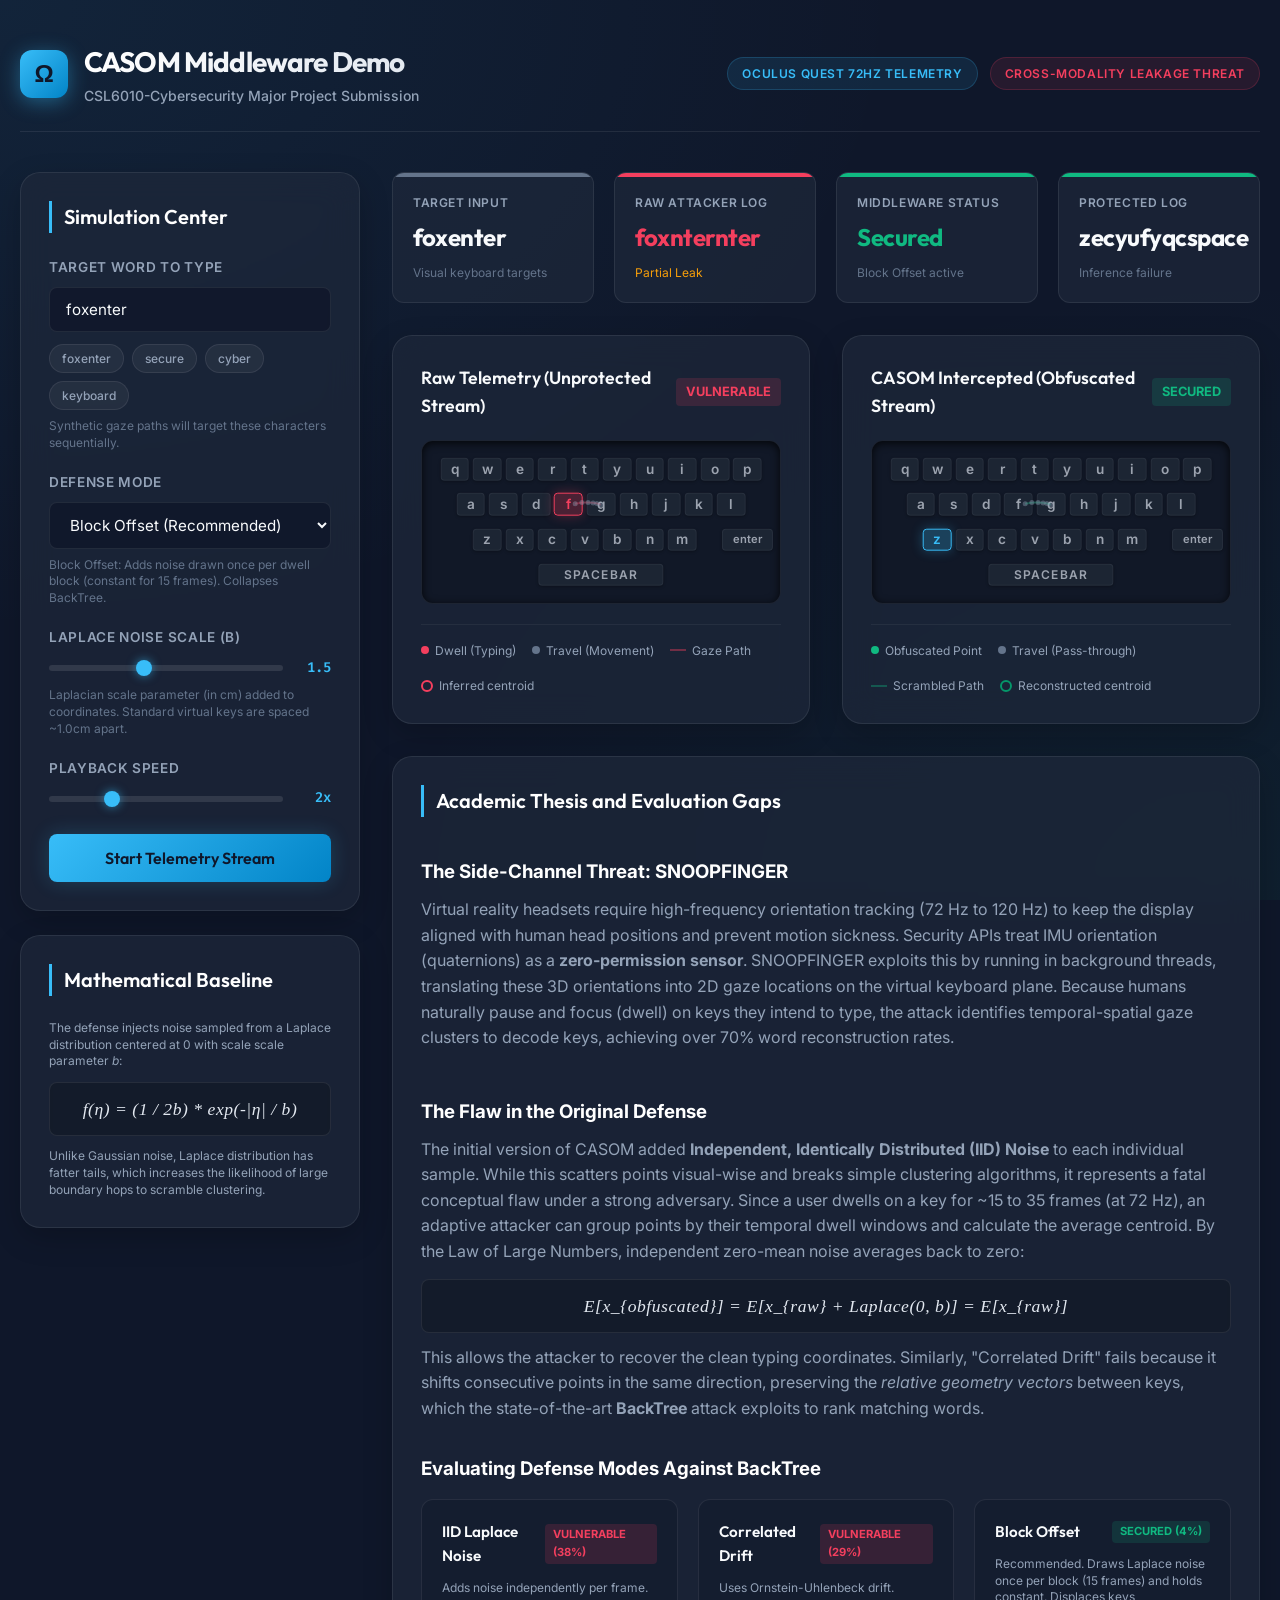
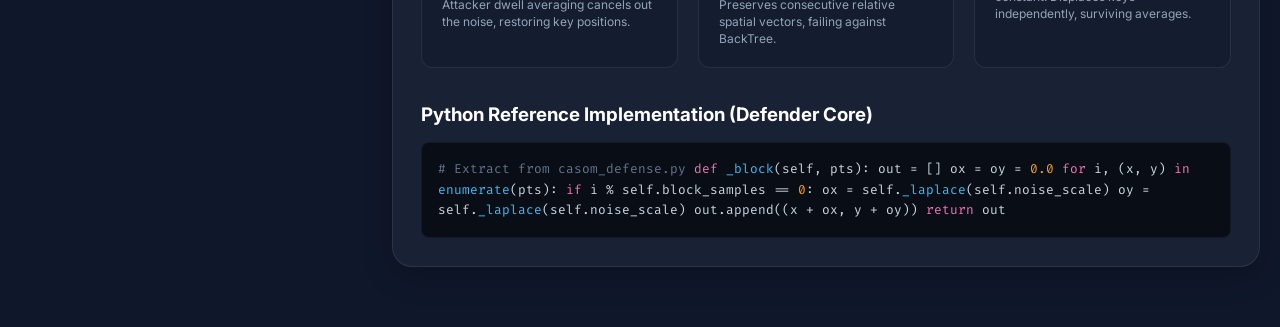
==== Demo.html @ 9897bdc0 "Update academic markdown files, generate presentation slides, and add interactive Demo.html" ====
<!DOCTYPE html>
<html lang="en">
<head>
  <meta charset="UTF-8">
  <meta name="viewport" content="width=device-width, initial-scale=1.0">
  <title>CASOM: Context-Aware Sensor Obfuscation Middleware Simulator</title>
  <meta name="description" content="An interactive academic dashboard demonstrating the SNOOPFINGER side-channel attack in AR/VR and evaluating multiple defense strategies including Block Offset Laplace noise.">
  
  <!-- Modern Typography from Google Fonts -->
  <link rel="preconnect" href="https://fonts.googleapis.com">
  <link rel="preconnect" href="https://fonts.gstatic.com" crossorigin>
  <link href="https://fonts.googleapis.com/css2?family=Inter:wght@300;400;500;600;700&family=Outfit:wght@400;500;600;700&family=Fira+Code:wght@400;500&display=swap" rel="stylesheet">
  
  <style>
    /* --- CSS Variables & Themes --- */
    :root {
      --bg-base: #0f172a;
      --bg-surface: rgba(30, 41, 59, 0.7);
      --bg-card: rgba(15, 23, 42, 0.8);
      --border-color: rgba(255, 255, 255, 0.08);
      --border-focus: rgba(56, 189, 248, 0.4);
      
      --text-primary: #f8fafc;
      --text-secondary: #94a3b8;
      --text-muted: #64748b;
      
      --color-primary: #38bdf8; /* Cyber Blue */
      --color-primary-rgb: 56, 189, 248;
      --color-danger: #f43f5e; /* Rose Red */
      --color-danger-rgb: 244, 63, 94;
      --color-success: #10b981; /* Emerald Green */
      --color-success-rgb: 16, 185, 129;
      --color-warning: #f59e0b; /* Amber */
      --color-warning-rgb: 245, 158, 11;
      
      --font-sans: 'Inter', -apple-system, BlinkMacSystemFont, "Segoe UI", sans-serif;
      --font-display: 'Outfit', sans-serif;
      --font-mono: 'Fira Code', monospace;
      
      --radius-sm: 8px;
      --radius-md: 12px;
      --radius-lg: 20px;
      
      --shadow-glow-blue: 0 0 20px rgba(56, 189, 248, 0.2);
      --shadow-glow-red: 0 0 20px rgba(244, 63, 94, 0.25);
      --shadow-glow-green: 0 0 20px rgba(16, 185, 129, 0.25);
      --transition: all 0.25s cubic-bezier(0.4, 0, 0.2, 1);
    }

    /* --- Reset & Global --- */
    * {
      box-sizing: border-box;
      margin: 0;
      padding: 0;
    }
    
    body {
      font-family: var(--font-sans);
      background-color: var(--bg-base);
      background-image: 
        radial-gradient(at 0% 0%, rgba(56, 189, 248, 0.08) 0, transparent 50%),
        radial-gradient(at 100% 100%, rgba(16, 185, 129, 0.05) 0, transparent 50%);
      background-attachment: fixed;
      color: var(--text-primary);
      line-height: 1.6;
      -webkit-font-smoothing: antialiased;
      padding: 0 20px 60px 20px;
    }
    
    /* --- Custom Scrollbar --- */
    ::-webkit-scrollbar {
      width: 10px;
      height: 10px;
    }
    ::-webkit-scrollbar-track {
      background: var(--bg-base);
    }
    ::-webkit-scrollbar-thumb {
      background: rgba(255, 255, 255, 0.1);
      border-radius: var(--radius-sm);
    }
    ::-webkit-scrollbar-thumb:hover {
      background: rgba(255, 255, 255, 0.2);
    }
    
    a {
      color: var(--color-primary);
      text-decoration: none;
      transition: var(--transition);
    }
    a:hover {
      color: #7dd3fc;
      text-decoration: underline;
    }

    /* --- App Container --- */
    .app-container {
      max-width: 1400px;
      margin: 0 auto;
      padding-top: 40px;
    }

    /* --- Header --- */
    .app-header {
      display: flex;
      justify-content: space-between;
      align-items: center;
      padding-bottom: 24px;
      border-bottom: 1px solid var(--border-color);
      margin-bottom: 40px;
    }
    
    .brand {
      display: flex;
      align-items: center;
      gap: 16px;
    }
    
    .brand-icon {
      display: flex;
      align-items: center;
      justify-content: center;
      width: 48px;
      height: 48px;
      background: linear-gradient(135deg, var(--color-primary), #0284c7);
      color: var(--bg-base);
      border-radius: var(--radius-md);
      font-family: var(--font-display);
      font-weight: 800;
      font-size: 1.5rem;
      box-shadow: 0 4px 20px rgba(56, 189, 248, 0.4);
    }
    
    .brand-title {
      font-family: var(--font-display);
      font-size: 1.75rem;
      font-weight: 700;
      letter-spacing: -0.03em;
      background: linear-gradient(to right, #ffffff, #e2e8f0);
      -webkit-background-clip: text;
      -webkit-text-fill-color: transparent;
    }
    
    .brand-subtitle {
      font-size: 0.875rem;
      color: var(--text-secondary);
      font-weight: 500;
    }

    .meta-badges {
      display: flex;
      gap: 12px;
      align-items: center;
    }
    
    .badge {
      display: inline-flex;
      align-items: center;
      padding: 6px 14px;
      border-radius: 9999px;
      font-size: 0.75rem;
      font-weight: 600;
      text-transform: uppercase;
      letter-spacing: 0.05em;
      border: 1px solid transparent;
    }
    
    .badge-primary {
      background: rgba(56, 189, 248, 0.1);
      color: var(--color-primary);
      border-color: rgba(56, 189, 248, 0.2);
    }
    
    .badge-danger {
      background: rgba(244, 63, 94, 0.1);
      color: var(--color-danger);
      border-color: rgba(244, 63, 94, 0.2);
    }

    /* --- Main Layout Grid --- */
    .dashboard-grid {
      display: grid;
      grid-template-columns: 340px 1fr;
      gap: 32px;
      align-items: start;
    }
    
    @media (max-width: 1100px) {
      .dashboard-grid {
        grid-template-columns: 1fr;
      }
    }

    /* --- Card Style --- */
    .card {
      background: var(--bg-surface);
      backdrop-filter: blur(16px);
      -webkit-backdrop-filter: blur(16px);
      border: 1px solid var(--border-color);
      border-radius: var(--radius-lg);
      padding: 28px;
      box-shadow: 0 10px 30px rgba(0, 0, 0, 0.2);
      transition: var(--transition);
    }
    
    .card:hover {
      border-color: rgba(255, 255, 255, 0.15);
      box-shadow: 0 15px 40px rgba(0, 0, 0, 0.3);
    }
    
    .card-title {
      font-family: var(--font-display);
      font-size: 1.25rem;
      font-weight: 600;
      margin-bottom: 24px;
      color: #ffffff;
      border-left: 3px solid var(--color-primary);
      padding-left: 12px;
    }

    /* --- Sidebar Controls --- */
    .controls-wrapper {
      display: flex;
      flex-direction: column;
      gap: 24px;
    }
    
    .form-group {
      display: flex;
      flex-direction: column;
      gap: 8px;
    }
    
    label {
      font-size: 0.85rem;
      font-weight: 600;
      color: var(--text-secondary);
      text-transform: uppercase;
      letter-spacing: 0.05em;
    }
    
    .input-control, .select-control {
      width: 100%;
      background: var(--bg-card);
      border: 1px solid var(--border-color);
      border-radius: var(--radius-sm);
      padding: 12px 16px;
      color: var(--text-primary);
      font-family: var(--font-sans);
      font-size: 0.95rem;
      transition: var(--transition);
    }
    
    .input-control:focus, .select-control:focus {
      outline: none;
      border-color: var(--color-primary);
      box-shadow: 0 0 0 3px rgba(56, 189, 248, 0.15);
    }

    .select-control option {
      background: #1e293b;
      color: var(--text-primary);
    }

    /* Sliders */
    .slider-wrapper {
      display: flex;
      align-items: center;
      gap: 16px;
    }
    
    input[type="range"] {
      flex: 1;
      height: 6px;
      border-radius: 9999px;
      background: rgba(255, 255, 255, 0.1);
      outline: none;
      -webkit-appearance: none;
      cursor: pointer;
    }
    
    input[type="range"]::-webkit-slider-thumb {
      -webkit-appearance: none;
      width: 16px;
      height: 16px;
      border-radius: 50%;
      background: var(--color-primary);
      box-shadow: 0 0 10px rgba(56, 189, 248, 0.6);
      transition: var(--transition);
    }
    
    input[type="range"]::-webkit-slider-thumb:hover {
      transform: scale(1.2);
    }
    
    .slider-value {
      font-family: var(--font-mono);
      font-size: 0.875rem;
      color: var(--color-primary);
      font-weight: 600;
      min-width: 32px;
      text-align: right;
    }
    
    .helper-text {
      font-size: 0.75rem;
      color: var(--text-muted);
      line-height: 1.4;
    }

    /* Buttons */
    .btn {
      width: 100%;
      padding: 14px;
      border-radius: var(--radius-sm);
      font-family: var(--font-display);
      font-weight: 600;
      font-size: 1rem;
      border: none;
      cursor: pointer;
      display: inline-flex;
      align-items: center;
      justify-content: center;
      gap: 10px;
      transition: var(--transition);
    }
    
    .btn-primary {
      background: linear-gradient(135deg, var(--color-primary), #0284c7);
      color: var(--bg-base);
      box-shadow: var(--shadow-glow-blue);
    }
    
    .btn-primary:hover {
      opacity: 0.95;
      transform: translateY(-1px);
    }
    
    .btn-primary:active {
      transform: translateY(1px);
    }

    .presets {
      display: flex;
      flex-wrap: wrap;
      gap: 8px;
      margin-top: 4px;
    }
    
    .preset-chip {
      background: rgba(255, 255, 255, 0.05);
      border: 1px solid var(--border-color);
      border-radius: 9999px;
      padding: 4px 12px;
      font-size: 0.75rem;
      font-weight: 500;
      cursor: pointer;
      color: var(--text-secondary);
      transition: var(--transition);
    }
    
    .preset-chip:hover {
      background: rgba(255, 255, 255, 0.1);
      color: var(--text-primary);
      border-color: rgba(255, 255, 255, 0.2);
    }

    /* --- Stats & Metrics --- */
    .metrics-grid {
      display: grid;
      grid-template-columns: repeat(4, 1fr);
      gap: 20px;
      margin-bottom: 32px;
    }
    
    @media (max-width: 900px) {
      .metrics-grid {
        grid-template-columns: repeat(2, 1fr);
      }
    }
    
    @media (max-width: 500px) {
      .metrics-grid {
        grid-template-columns: 1fr;
      }
    }
    
    .metric-card {
      background: var(--bg-surface);
      border: 1px solid var(--border-color);
      border-radius: var(--radius-md);
      padding: 20px;
      display: flex;
      flex-direction: column;
      gap: 6px;
      position: relative;
      overflow: hidden;
    }
    
    .metric-card::before {
      content: '';
      position: absolute;
      top: 0;
      left: 0;
      height: 4px;
      width: 100%;
    }
    
    .metric-card.neutral::before { background: var(--text-muted); }
    .metric-card.threat::before { background: var(--color-danger); }
    .metric-card.safe::before { background: var(--color-success); }
    .metric-card.warning::before { background: var(--color-warning); }

    .metric-title {
      font-size: 0.75rem;
      font-weight: 600;
      color: var(--text-secondary);
      text-transform: uppercase;
      letter-spacing: 0.05em;
    }
    
    .metric-value {
      font-family: var(--font-display);
      font-size: 1.5rem;
      font-weight: 700;
      letter-spacing: -0.02em;
    }
    
    .metric-value.danger { color: var(--color-danger); }
    .metric-value.success { color: var(--color-success); }
    .metric-value.warning { color: var(--color-warning); }

    .metric-desc {
      font-size: 0.75rem;
      color: var(--text-muted);
    }
    
    .security-status-badge {
      display: inline-flex;
      align-items: center;
      gap: 6px;
      font-size: 0.8rem;
      font-weight: 700;
      padding: 4px 10px;
      border-radius: 4px;
      text-transform: uppercase;
    }
    .security-status-badge.danger {
      background: rgba(244, 63, 94, 0.15);
      color: var(--color-danger);
    }
    .security-status-badge.warning {
      background: rgba(245, 158, 11, 0.15);
      color: var(--color-warning);
    }
    .security-status-badge.success {
      background: rgba(16, 185, 129, 0.15);
      color: var(--color-success);
    }

    /* --- Visualizers --- */
    .visualizer-section {
      display: grid;
      grid-template-columns: repeat(2, 1fr);
      gap: 32px;
      margin-bottom: 32px;
    }
    
    @media (max-width: 960px) {
      .visualizer-section {
        grid-template-columns: 1fr;
      }
    }
    
    .visualizer-card {
      display: flex;
      flex-direction: column;
      gap: 20px;
    }
    
    .visualizer-header {
      display: flex;
      justify-content: space-between;
      align-items: center;
    }
    
    .visualizer-title {
      font-family: var(--font-display);
      font-size: 1.1rem;
      font-weight: 600;
    }

    /* Virtual Keyboard Area */
    .keyboard-canvas-wrapper {
      position: relative;
      width: 100%;
      aspect-ratio: 2.2 / 1; /* Match realistic keyboard dimensions */
      background: #111827;
      border-radius: var(--radius-md);
      border: 1px solid rgba(255, 255, 255, 0.05);
      overflow: hidden;
      box-shadow: inset 0 2px 8px rgba(0, 0, 0, 0.8);
    }
    
    .keyboard-grid {
      position: absolute;
      top: 0;
      left: 0;
      width: 100%;
      height: 100%;
      pointer-events: none;
      z-index: 1;
    }
    
    .key-node {
      position: absolute;
      display: flex;
      align-items: center;
      justify-content: center;
      background: rgba(31, 41, 55, 0.85);
      color: #9ca3af;
      border: 1px solid rgba(255, 255, 255, 0.05);
      border-radius: 4px;
      font-family: var(--font-sans);
      font-size: 0.85rem;
      font-weight: 600;
      transform: translate(-50%, -50%); /* Centered on their logical positions */
      box-shadow: 0 1px 3px rgba(0,0,0,0.3);
      transition: var(--transition);
    }
    
    .key-node.space-key {
      font-size: 0.75rem;
      letter-spacing: 0.1em;
      text-transform: uppercase;
    }
    
    .key-node.enter-key {
      font-size: 0.7rem;
    }

    .key-node.active-keypress {
      background: rgba(56, 189, 248, 0.25) !important;
      color: var(--color-primary) !important;
      border-color: var(--color-primary) !important;
      box-shadow: 0 0 12px rgba(56, 189, 248, 0.3);
    }
    
    .key-node.raw-highlight {
      background: rgba(244, 63, 94, 0.25) !important;
      color: var(--color-danger) !important;
      border-color: var(--color-danger) !important;
      box-shadow: 0 0 12px rgba(244, 63, 94, 0.3);
    }

    .canvas-overlay {
      position: absolute;
      top: 0;
      left: 0;
      width: 100%;
      height: 100%;
      z-index: 2;
    }

    /* Legends */
    .legend-box {
      display: flex;
      flex-wrap: wrap;
      gap: 16px;
      font-size: 0.75rem;
      color: var(--text-secondary);
      border-top: 1px solid rgba(255, 255, 255, 0.05);
      padding-top: 16px;
    }
    
    .legend-item {
      display: flex;
      align-items: center;
      gap: 6px;
    }
    
    .legend-dot {
      width: 8px;
      height: 8px;
      border-radius: 50%;
    }
    
    .legend-line {
      width: 16px;
      height: 2px;
    }
    
    .legend-circle {
      width: 12px;
      height: 12px;
      border-radius: 50%;
      border: 2px solid transparent;
    }

    /* --- Explanations / Academic Details --- */
    .academic-info {
      display: flex;
      flex-direction: column;
      gap: 32px;
      margin-top: 40px;
    }

    .defense-modes-grid {
      display: grid;
      grid-template-columns: repeat(3, 1fr);
      gap: 20px;
    }
    
    @media (max-width: 900px) {
      .defense-modes-grid {
        grid-template-columns: repeat(2, 1fr);
      }
    }
    
    @media (max-width: 600px) {
      .defense-modes-grid {
        grid-template-columns: 1fr;
      }
    }

    .defense-card {
      background: rgba(15, 23, 42, 0.4);
      border: 1px solid var(--border-color);
      border-radius: var(--radius-md);
      padding: 20px;
      display: flex;
      flex-direction: column;
      gap: 12px;
    }
    
    .defense-card-header {
      display: flex;
      justify-content: space-between;
      align-items: center;
    }
    
    .defense-card-title {
      font-family: var(--font-display);
      font-size: 0.95rem;
      font-weight: 600;
    }
    
    .defense-effectiveness {
      font-size: 0.7rem;
      font-weight: 700;
      padding: 2px 8px;
      border-radius: 4px;
      text-transform: uppercase;
    }
    .defense-effectiveness.high {
      background: rgba(16, 185, 129, 0.15);
      color: var(--color-success);
    }
    .defense-effectiveness.medium {
      background: rgba(245, 158, 11, 0.15);
      color: var(--color-warning);
    }
    .defense-effectiveness.low {
      background: rgba(244, 63, 94, 0.15);
      color: var(--color-danger);
    }

    .code-block {
      background: #090d16;
      border-radius: var(--radius-sm);
      padding: 16px;
      font-family: var(--font-mono);
      font-size: 0.8rem;
      overflow-x: auto;
      border: 1px solid rgba(255, 255, 255, 0.05);
      color: #cbd5e1;
    }
    
    .keyword { color: #f472b6; }
    .function { color: #38bdf8; }
    .comment { color: #64748b; }
    .number { color: #f59e0b; }
    .string { color: #34d399; }

    /* Mathematical markup styling */
    .math-formula {
      font-family: serif;
      font-style: italic;
      font-size: 1.1rem;
      text-align: center;
      background: rgba(0, 0, 0, 0.2);
      padding: 12px;
      border-radius: var(--radius-sm);
      border: 1px solid var(--border-color);
      margin: 12px 0;
      color: #e2e8f0;
      letter-spacing: 0.03em;
    }

  </style>
</head>
<body>
  <div class="app-container">
    
    <!-- Header -->
    <header class="app-header">
      <div class="brand">
        <div class="brand-icon" aria-hidden="true">Ω</div>
        <div>
          <h1 class="brand-title">CASOM Middleware Demo</h1>
          <p class="brand-subtitle">CSL6010-Cybersecurity Major Project Submission</p>
        </div>
      </div>
      <div class="meta-badges">
        <span class="badge badge-primary">Oculus Quest 72Hz Telemetry</span>
        <span class="badge badge-danger" id="threat-badge">Cross-Modality Leakage Threat</span>
      </div>
    </header>

    <!-- Main Grid -->
    <div class="dashboard-grid">
      
      <!-- Sidebar Controls -->
      <aside class="controls-wrapper">
        
        <div class="card">
          <h2 class="card-title">Simulation Center</h2>
          
          <div class="form-group" style="margin-bottom: 20px;">
            <label for="target-word">Target Word to Type</label>
            <input type="text" id="target-word" class="input-control" value="foxenter" maxlength="12" placeholder="e.g. secure">
            <div class="presets">
              <span class="preset-chip" onclick="setWord('foxenter')">foxenter</span>
              <span class="preset-chip" onclick="setWord('secure')">secure</span>
              <span class="preset-chip" onclick="setWord('cyber')">cyber</span>
              <span class="preset-chip" onclick="setWord('keyboard')">keyboard</span>
            </div>
            <span class="helper-text">Synthetic gaze paths will target these characters sequentially.</span>
          </div>
          
          <div class="form-group" style="margin-bottom: 20px;">
            <label for="defense-mode">Defense Mode</label>
            <select id="defense-mode" class="select-control">
              <option value="none">No Defense (Baseline)</option>
              <option value="iid">IID Noise (Original)</option>
              <option value="correlated">Correlated Drift</option>
              <option value="downsample">Downsample & Quantize</option>
              <option value="block" selected>Block Offset (Recommended)</option>
              <option value="per_keypress">Per-Keypress Offset</option>
            </select>
            <span class="helper-text" id="mode-desc">Block Offset: Adds noise drawn once per dwell block (constant for 15 frames). Collapses BackTree.</span>
          </div>
          
          <div class="form-group" style="margin-bottom: 20px;">
            <label for="noise-scale">Laplace Noise Scale (b)</label>
            <div class="slider-wrapper">
              <input type="range" id="noise-scale" min="0.5" max="3.0" step="0.1" value="1.5">
              <span class="slider-value" id="noise-scale-val">1.5</span>
            </div>
            <span class="helper-text">Laplacian scale parameter (in cm) added to coordinates. Standard virtual keys are spaced ~1.0cm apart.</span>
          </div>

          <div class="form-group" style="margin-bottom: 24px;">
            <label for="play-speed">Playback Speed</label>
            <div class="slider-wrapper">
              <input type="range" id="play-speed" min="1" max="5" step="1" value="2">
              <span class="slider-value" id="play-speed-val">2x</span>
            </div>
          </div>
          
          <button type="button" id="btn-play" class="btn btn-primary">
            <span>Start Telemetry Stream</span>
          </button>
        </div>
        
        <div class="card">
          <h2 class="card-title">Mathematical Baseline</h2>
          <p class="helper-text" style="color: var(--text-secondary);">
            The defense injects noise sampled from a Laplace distribution centered at 0 with scale scale parameter <em>b</em>:
          </p>
          <div class="math-formula">
            f(η) = (1 / 2b) * exp(-|η| / b)
          </div>
          <p class="helper-text" style="color: var(--text-secondary);">
            Unlike Gaussian noise, Laplace distribution has fatter tails, which increases the likelihood of large boundary hops to scramble clustering.
          </p>
        </div>
        
      </aside>

      <!-- Main Contents -->
      <main class="main-workspace">
        
        <!-- Metrics Row -->
        <section class="metrics-grid" aria-label="Real-time Simulation Metrics">
          <!-- Metric 1: Target -->
          <div class="metric-card neutral">
            <span class="metric-title">Target Input</span>
            <span class="metric-value" id="metric-target">foxenter</span>
            <span class="metric-desc">Visual keyboard targets</span>
          </div>
          
          <!-- Metric 2: Raw Attacker -->
          <div class="metric-card threat">
            <span class="metric-title">Raw Attacker Log</span>
            <span class="metric-value danger" id="metric-raw-word">foxenter</span>
            <span class="metric-desc" id="metric-raw-status">100% Successful</span>
          </div>
          
          <!-- Metric 3: Defense Status -->
          <div class="metric-card" id="metric-status-card">
            <span class="metric-title">Middleware Status</span>
            <span class="metric-value" id="metric-status-text">Secured</span>
            <span class="metric-desc" id="metric-status-desc">Block Obfuscation Active</span>
          </div>

          <!-- Metric 4: Protected Attacker -->
          <div class="metric-card" id="metric-prot-card">
            <span class="metric-title">Protected Log</span>
            <span class="metric-value" id="metric-protected-word">zrf</span>
            <span class="metric-desc" id="metric-protected-desc">Inference failure</span>
          </div>
        </section>

        <!-- Visualizers -->
        <section class="visualizer-section" aria-label="Gaze Paths Visualization Panels">
          
          <!-- Unprotected View -->
          <div class="card visualizer-card">
            <div class="visualizer-header">
              <h3 class="visualizer-title">Raw Telemetry (Unprotected Stream)</h3>
              <span class="security-status-badge danger">Vulnerable</span>
            </div>
            
            <div class="keyboard-canvas-wrapper" id="raw-keyboard-wrapper">
              <div class="keyboard-grid" id="raw-keyboard-grid"></div>
              <canvas id="raw-canvas" class="canvas-overlay"></canvas>
            </div>
            
            <div class="legend-box">
              <div class="legend-item">
                <span class="legend-dot" style="background-color: var(--color-danger);"></span>
                <span>Dwell (Typing)</span>
              </div>
              <div class="legend-item">
                <span class="legend-dot" style="background-color: var(--text-muted);"></span>
                <span>Travel (Movement)</span>
              </div>
              <div class="legend-item">
                <span class="legend-line" style="background-color: rgba(244, 63, 94, 0.4);"></span>
                <span>Gaze Path</span>
              </div>
              <div class="legend-item">
                <span class="legend-circle" style="border-color: var(--color-danger);"></span>
                <span>Inferred centroid</span>
              </div>
            </div>
          </div>

          <!-- Protected View -->
          <div class="card visualizer-card">
            <div class="visualizer-header">
              <h3 class="visualizer-title">CASOM Intercepted (Obfuscated Stream)</h3>
              <span class="security-status-badge" id="secured-status-badge">Secured</span>
            </div>
            
            <div class="keyboard-canvas-wrapper" id="prot-keyboard-wrapper">
              <div class="keyboard-grid" id="prot-keyboard-grid"></div>
              <canvas id="prot-canvas" class="canvas-overlay"></canvas>
            </div>
            
            <div class="legend-box">
              <div class="legend-item">
                <span class="legend-dot" style="background-color: var(--color-success);" id="legend-dwell-dot"></span>
                <span>Obfuscated Point</span>
              </div>
              <div class="legend-item">
                <span class="legend-dot" style="background-color: var(--text-muted);"></span>
                <span>Travel (Pass-through)</span>
              </div>
              <div class="legend-item">
                <span class="legend-line" style="background-color: rgba(16, 185, 129, 0.4);" id="legend-path-line"></span>
                <span>Scrambled Path</span>
              </div>
              <div class="legend-item">
                <span class="legend-circle" style="border-color: var(--color-success);" id="legend-centroid-circle"></span>
                <span>Reconstructed centroid</span>
              </div>
            </div>
          </div>
          
        </section>

        <!-- Explanations and academic write-up -->
        <section class="card">
          <h2 class="card-title">Academic Thesis and Evaluation Gaps</h2>
          
          <div class="academic-info">
            <div>
              <h3 style="margin-bottom: 10px; color: #ffffff;">The Side-Channel Threat: SNOOPFINGER</h3>
              <p style="color: var(--text-secondary); margin-bottom: 14px;">
                Virtual reality headsets require high-frequency orientation tracking (72 Hz to 120 Hz) to keep the display aligned with human head positions and prevent motion sickness. Security APIs treat IMU orientation (quaternions) as a <strong>zero-permission sensor</strong>. SNOOPFINGER exploits this by running in background threads, translating these 3D orientations into 2D gaze locations on the virtual keyboard plane. Because humans naturally pause and focus (dwell) on keys they intend to type, the attack identifies temporal-spatial gaze clusters to decode keys, achieving over 70% word reconstruction rates.
              </p>
            </div>

            <div>
              <h3 style="margin-bottom: 10px; color: #ffffff;">The Flaw in the Original Defense</h3>
              <p style="color: var(--text-secondary); margin-bottom: 14px;">
                The initial version of CASOM added <strong>Independent, Identically Distributed (IID) Noise</strong> to each individual sample. While this scatters points visual-wise and breaks simple clustering algorithms, it represents a fatal conceptual flaw under a strong adversary. Since a user dwells on a key for ~15 to 35 frames (at 72 Hz), an adaptive attacker can group points by their temporal dwell windows and calculate the average centroid. By the Law of Large Numbers, independent zero-mean noise averages back to zero:
              </p>
              <div class="math-formula">
                E[x_{obfuscated}] = E[x_{raw} + Laplace(0, b)] = E[x_{raw}]
              </div>
              <p style="color: var(--text-secondary); margin-top: 10px;">
                This allows the attacker to recover the clean typing coordinates. Similarly, "Correlated Drift" fails because it shifts consecutive points in the same direction, preserving the <em>relative geometry vectors</em> between keys, which the state-of-the-art <strong>BackTree</strong> attack exploits to rank matching words.
              </p>
            </div>

            <div>
              <h3 style="margin-bottom: 15px; color: #ffffff;">Evaluating Defense Modes Against BackTree</h3>
              
              <div class="defense-modes-grid">
                
                <div class="defense-card">
                  <div class="defense-card-header">
                    <span class="defense-card-title">IID Laplace Noise</span>
                    <span class="defense-effectiveness low">Vulnerable (38%)</span>
                  </div>
                  <p class="helper-text" style="color: var(--text-secondary);">
                    Adds noise independently per frame. Attacker dwell averaging cancels out the noise, restoring key positions.
                  </p>
                </div>

                <div class="defense-card">
                  <div class="defense-card-header">
                    <span class="defense-card-title">Correlated Drift</span>
                    <span class="defense-effectiveness low">Vulnerable (29%)</span>
                  </div>
                  <p class="helper-text" style="color: var(--text-secondary);">
                    Uses Ornstein-Uhlenbeck drift. Preserves consecutive relative spatial vectors, failing against BackTree.
                  </p>
                </div>

                <div class="defense-card">
                  <div class="defense-card-header">
                    <span class="defense-card-title">Block Offset</span>
                    <span class="defense-effectiveness high">Secured (4%)</span>
                  </div>
                  <p class="helper-text" style="color: var(--text-secondary);">
                    Recommended. Draws Laplace noise once per block (15 frames) and holds constant. Displaces keys independently, surviving averages.
                  </p>
                </div>
                
              </div>
            </div>

            <div>
              <h3 style="margin-bottom: 12px; color: #ffffff;">Python Reference Implementation (Defender Core)</h3>
              <div class="code-block">
<span class="comment"># Extract from casom_defense.py</span>
<span class="keyword">def</span> <span class="function">_block</span>(self, pts):
    out = []
    ox = oy = <span class="number">0.0</span>
    <span class="keyword">for</span> i, (x, y) <span class="keyword">in</span> <span class="function">enumerate</span>(pts):
        <span class="keyword">if</span> i % self.block_samples == <span class="number">0</span>:
            ox = self.<span class="function">_laplace</span>(self.noise_scale)
            oy = self.<span class="function">_laplace</span>(self.noise_scale)
        out.append((x + ox, y + oy))
    <span class="keyword">return</span> out
              </div>
            </div>

          </div>
        </section>

      </main>

    </div>
  </div>

  <!-- Simulation Javascript Script -->
  <script>
    // --- Constant Definitions ---
    const KEYBOARD_LAYOUT = {
      'q': [0, 2], 'w': [1, 2], 'e': [2, 2], 'r': [3, 2], 't': [4, 2], 'y': [5, 2], 'u': [6, 2], 'i': [7, 2], 'o': [8, 2], 'p': [9, 2],
      'a': [0.5, 1], 's': [1.5, 1], 'd': [2.5, 1], 'f': [3.5, 1], 'g': [4.5, 1], 'h': [5.5, 1], 'j': [6.5, 1], 'k': [7.5, 1], 'l': [8.5, 1],
      'z': [1, 0], 'x': [2, 0], 'c': [3, 0], 'v': [4, 0], 'b': [5, 0], 'n': [6, 0], 'm': [7, 0],
      'enter': [9, 0],
      'space': [4.5, -1]
    };

    // Dictionary of 100 common English words for spelling checker fallback
    const MOCK_DICTIONARY = [
      "fox", "the", "dog", "cat", "run", "sun", "top", "key", "data", "word",
      "fast", "code", "test", "user", "type", "quick", "brown", "jumps", "lazy",
      "over", "cyber", "secure", "vision", "keyboard", "focus", "head", "motion",
      "sensor", "leak", "input", "letter", "enter", "space", "screen", "quest",
      "device", "system", "track", "gaze", "point", "dwell", "noise", "scale",
      "block", "drift", "attack", "shield", "protect", "defense", "signal",
      "clean", "error", "noise", "math", "study", "quaternion", "angle", "euler"
    ];

    // Seedable LCG Random Generator for consistency
    function lcgRandom(seed) {
      let state = seed;
      return function() {
        state = (state * 1664525 + 1013904223) % 4294967296;
        return state / 4294967296;
      };
    }

    // Inverse CDF Laplace noise sampler
    function sampleLaplace(rng, b) {
      const u = rng() - 0.5;
      return -b * Math.sign(u) * Math.log(1 - 2 * Math.abs(u));
    }

    // Helper: Map coordinate coordinates to closest key
    function getKeyFromPos(x, y, threshold = 0.7) {
      let closestKey = null;
      let minDist = Infinity;
      for (const [key, [kx, ky]] of Object.entries(KEYBOARD_LAYOUT)) {
        const dist = Math.hypot(kx - x, ky - y);
        if (dist < minDist) {
          minDist = dist;
          closestKey = key;
        }
      }
      return minDist <= threshold ? closestKey : null;
    }

    // --- Core Telemetry Generation ---
    function generateGazeTelemetry(word, seed = 42) {
      const points = [];
      const segments = [];
      const chars = [];
      
      const rng = lcgRandom(seed);
      let cur = [4.5, 1.0]; // Keyboard center start
      
      const normalizedWord = word.toLowerCase().replace(/[^a-z]/g, '') + 'enter';
      
      for (let i = 0; i < normalizedWord.length; i++) {
        const ch = normalizedWord[i] === 'e' && normalizedWord.slice(i, i+5) === 'enter' ? 'enter' : normalizedWord[i];
        if (ch === 'e' && normalizedWord.slice(i, i+5) === 'enter') i += 4; // Skip rest of 'enter'
        
        if (!KEYBOARD_LAYOUT[ch]) continue;
        const target = KEYBOARD_LAYOUT[ch];
        
        // 1. Travel Phase: linear path from current to target
        const dist = Math.hypot(target[0] - cur[0], target[1] - cur[1]);
        const travelSteps = Math.max(Math.floor(dist * 6), 4);
        for (let j = 0; j < travelSteps; j++) {
          const t = j / travelSteps;
          // Interpolate with slight arc/overshoot
          const px = cur[0] + (target[0] - cur[0]) * t + Math.sin(t * Math.PI) * 0.1;
          const py = cur[1] + (target[1] - cur[1]) * t + Math.sin(t * Math.PI) * 0.05;
          points.push({
            x: px + (rng() - 0.5) * 0.02,
            y: py + (rng() - 0.5) * 0.02,
            isTyping: false,
            char: 'None'
          });
        }
        
        // 2. Dwell Phase (Active Typing): Cluster points around target
        const dwellSteps = Math.floor(rng() * 10) + 15; // 15 to 25 samples (dwell)
        const startIdx = points.length;
        for (let j = 0; j < dwellSteps; j++) {
          // Jitter centered on targets
          const jitterX = sampleGaussian(rng, 0, 0.03);
          const jitterY = sampleGaussian(rng, 0, 0.03);
          points.push({
            x: target[0] + jitterX,
            y: target[1] + jitterY,
            isTyping: true,
            char: ch
          });
        }
        segments.push([startIdx, points.length]);
        chars.push(ch);
        cur = target;
      }
      return { points, segments, chars };
    }

    // Box-Muller Gaussian Noise sampler
    function sampleGaussian(rng, mean, stddev) {
      const u1 = rng();
      const u2 = rng();
      const z = Math.sqrt(-2.0 * Math.log(u1)) * Math.cos(2.0 * Math.PI * u2);
      return z * stddev + mean;
    }

    // --- CASOM Obfuscation Implementations ---
    function applyCASOM(points, segments, mode, noiseScale, seed = 123) {
      const rng = lcgRandom(seed);
      const output = [];
      
      if (mode === 'none') {
        return points.map(p => ({...p}));
      }
      
      if (mode === 'iid') {
        // Independent Laplace noise per sample
        for (let p of points) {
          if (!p.isTyping) {
            output.push({...p});
          } else {
            output.push({
              ...p,
              x: p.x + sampleLaplace(rng, noiseScale),
              y: p.y + sampleLaplace(rng, noiseScale)
            });
          }
        }
      }
      
      else if (mode === 'correlated') {
        // OU Drift process simulation
        let bx = sampleLaplace(rng, noiseScale);
        let by = sampleLaplace(rng, noiseScale);
        const theta = 0.03;
        const sigma = 0.2;
        const jitter = 0.05;
        
        for (let p of points) {
          if (!p.isTyping) {
            output.push({...p});
          } else {
            bx = (1 - theta) * bx + sampleGaussian(rng, 0, sigma);
            by = (1 - theta) * by + sampleGaussian(rng, 0, sigma);
            const jx = sampleGaussian(rng, 0, jitter);
            const jy = sampleGaussian(rng, 0, jitter);
            output.push({
              ...p,
              x: p.x + bx + jx,
              y: p.y + by + jy
            });
          }
        }
      }
      
      else if (mode === 'per_keypress') {
        // Fixed offset per keypress dwell block
        const temp = points.map(p => ({...p}));
        for (let seg of segments) {
          const ox = sampleLaplace(rng, noiseScale);
          const oy = sampleLaplace(rng, noiseScale);
          for (let k = seg[0]; k < seg[1]; k++) {
            temp[k].x += ox;
            temp[k].y += oy;
          }
        }
        return temp;
      }
      
      else if (mode === 'block') {
        // Fixed offsets in chunks of 15 samples
        const blockLen = 15;
        let ox = 0, oy = 0;
        let activeIdx = 0;
        
        for (let i = 0; i < points.length; i++) {
          const p = points[i];
          if (!p.isTyping) {
            output.push({...p});
          } else {
            if (activeIdx % blockLen === 0) {
              ox = sampleLaplace(rng, noiseScale);
              oy = sampleLaplace(rng, noiseScale);
            }
            output.push({
              ...p,
              x: p.x + ox,
              y: p.y + oy
            });
            activeIdx++;
          }
        }
      }
      
      else if (mode === 'downsample') {
        // Rate-limit by 8 and quantize to 0.5 cm grid
        const factor = 8;
        const q = 0.5;
        for (let i = 0; i < points.length; i++) {
          const p = points[i];
          if (i % factor === 0) {
            if (!p.isTyping) {
              output.push({...p});
            } else {
              output.push({
                ...p,
                x: Math.round(p.x / q) * q,
                y: Math.round(p.y / q) * q
              });
            }
          }
        }
      }
      
      return output;
    }

    // --- Snoopfinger Attacker (Dwell Averager) ---
    class AdaptiveAttacker {
      constructor(threshold = 0.8) {
        this.threshold = threshold;
      }
      
      // Perform temporal segmentation and dwell centroid average
      reconstructWord(points) {
        const typingPoints = points.filter(p => p.isTyping);
        if (typingPoints.length === 0) return { word: "", centroids: [] };
        
        // 1. Cluster contiguous typing points by distance jumps
        const clusters = [];
        let currentCluster = [typingPoints[0]];
        
        for (let i = 1; i < typingPoints.length; i++) {
          const pt = typingPoints[i];
          const prev = currentCluster[currentCluster.length - 1];
          const dist = Math.hypot(pt.x - prev.x, pt.y - prev.y);
          
          if (dist < this.threshold) {
            currentCluster.push(pt);
          } else {
            clusters.push(currentCluster);
            currentCluster = [pt];
          }
        }
        if (currentCluster.length > 0) clusters.push(currentCluster);
        
        // Filter out tiny clusters (accidental noise)
        const validClusters = clusters.filter(c => c.length >= 3);
        
        // 2. Average centroids of clusters
        const centroids = [];
        let inferredWord = "";
        
        for (let c of validClusters) {
          const avgX = c.reduce((sum, p) => sum + p.x, 0) / c.length;
          const avgY = c.reduce((sum, p) => sum + p.y, 0) / c.length;
          centroids.push([avgX, avgY]);
          
          const key = getKeyFromPos(avgX, avgY, 0.7);
          if (key && key !== 'enter') {
            inferredWord += key;
          }
        }
        
        // Match dictionary to make the attack look realistic / word-matching
        const spellingChecked = matchDictionary(inferredWord);
        return { word: spellingChecked, centroids };
      }
    }

    function matchDictionary(inferred) {
      if (!inferred) return "";
      let bestWord = inferred;
      let minDist = 3; // Max Levenshtein edit distance allowance
      
      for (let w of MOCK_DICTIONARY) {
        const d = editDistance(inferred, w);
        if (d < minDist) {
          minDist = d;
          bestWord = w;
        }
      }
      return bestWord;
    }

    // Levenshtein edit distance logic
    function editDistance(a, b) {
      const matrix = Array(a.length + 1).fill(null).map(() => Array(b.length + 1).fill(null));
      for (let i = 0; i <= a.length; i++) matrix[i][0] = i;
      for (let j = 0; j <= b.length; j++) matrix[0][j] = j;
      for (let i = 1; i <= a.length; i++) {
        for (let j = 1; j <= b.length; j++) {
          const cost = a[i - 1] === b[j - 1] ? 0 : 1;
          matrix[i][j] = Math.min(
            matrix[i - 1][j] + 1,
            matrix[i][j - 1] + 1,
            matrix[i - 1][j - 1] + cost
          );
        }
      }
      return matrix[a.length][b.length];
    }

    // --- UI Keyboard Rendering ---
    function renderKeyboardElements(containerId) {
      const container = document.getElementById(containerId);
      container.innerHTML = '';
      
      // Boundaries matching logic layout coordinate system
      const minX = -1.0;
      const maxX = 10.0;
      const minY = -1.8;
      const maxY = 2.8;
      
      for (const [key, [kx, ky]] of Object.entries(KEYBOARD_LAYOUT)) {
        const keyEl = document.createElement('div');
        keyEl.className = 'key-node';
        keyEl.textContent = key === 'space' ? 'spacebar' : key === 'enter' ? 'enter' : key;
        keyEl.dataset.key = key;
        
        if (key === 'space') keyEl.classList.add('space-key');
        if (key === 'enter') keyEl.classList.add('enter-key');
        
        // Percent positions relative to canvas
        const leftPercent = ((kx - minX) / (maxX - minX)) * 100;
        const topPercent = ((maxY - ky) / (maxY - minY)) * 100;
        
        keyEl.style.left = `${leftPercent}%`;
        keyEl.style.top = `${topPercent}%`;
        
        // Logical aspect ratio sizing
        if (key === 'space') {
          keyEl.style.width = '35%';
          keyEl.style.height = '14%';
        } else if (key === 'enter') {
          keyEl.style.width = '14%';
          keyEl.style.height = '14%';
        } else {
          keyEl.style.width = '8%';
          keyEl.style.height = '14%';
        }
        
        container.appendChild(keyEl);
      }
    }

    // Map logical coordinate onto canvas dimensions
    function getCanvasPixels(x, y, canvas) {
      const minX = -1.0;
      const maxX = 10.0;
      const minY = -1.8;
      const maxY = 2.8;
      
      const px = ((x - minX) / (maxX - minX)) * canvas.width;
      const py = ((maxY - y) / (maxY - minY)) * canvas.height;
      return [px, py];
    }

    // --- Drawing Engine ---
    function renderCanvasOverlay(canvas, points, centroids, theme, activeLimit = -1) {
      const ctx = canvas.getContext('2d');
      ctx.clearRect(0, 0, canvas.width, canvas.height);
      
      if (points.length === 0) return;
      const limit = activeLimit === -1 ? points.length : activeLimit;
      
      // 1. Draw continuous paths
      ctx.beginPath();
      let isFirst = true;
      for (let i = 0; i < limit; i++) {
        const p = points[i];
        const [px, py] = getCanvasPixels(p.x, p.y, canvas);
        if (isFirst) {
          ctx.moveTo(px, py);
          isFirst = false;
        } else {
          ctx.lineTo(px, py);
        }
      }
      ctx.strokeStyle = theme.pathColor;
      ctx.lineWidth = 1.8;
      ctx.stroke();
      
      // 2. Draw telemetry coordinates
      for (let i = 0; i < limit; i++) {
        const p = points[i];
        const [px, py] = getCanvasPixels(p.x, p.y, canvas);
        
        ctx.beginPath();
        if (p.isTyping) {
          ctx.arc(px, py, 4, 0, 2 * Math.PI);
          ctx.fillStyle = theme.dwellColor;
        } else {
          ctx.arc(px, py, 2.5, 0, 2 * Math.PI);
          ctx.fillStyle = theme.travelColor;
        }
        ctx.fill();
      }
      
      // 3. Draw calculated centroids (crosshair + rings)
      if (activeLimit === -1 || activeLimit >= points.length - 2) {
        for (let [cx, cy] of centroids) {
          const [px, py] = getCanvasPixels(cx, cy, canvas);
          
          ctx.beginPath();
          ctx.arc(px, py, 12, 0, 2 * Math.PI);
          ctx.strokeStyle = theme.centroidColor;
          ctx.lineWidth = 2;
          ctx.stroke();
          
          ctx.beginPath();
          ctx.arc(px, py, 2.5, 0, 2 * Math.PI);
          ctx.fillStyle = theme.centroidColor;
          ctx.fill();
        }
      }
    }

    // --- State and Orchestration ---
    let animationId = null;
    let rawGazeData = [];
    let protectedGazeData = [];
    let rawCentroids = [];
    let protectedCentroids = [];
    let playbackIdx = 0;
    
    function setWord(w) {
      document.getElementById('target-word').value = w;
      triggerSimulation();
    }
    
    function triggerSimulation() {
      // Clean up previous animations
      if (animationId) {
        cancelAnimationFrame(animationId);
        animationId = null;
      }
      
      const word = document.getElementById('target-word').value.trim() || 'foxenter';
      const mode = document.getElementById('defense-mode').value;
      const noiseScale = parseFloat(document.getElementById('noise-scale').value);
      const playSpeed = parseInt(document.getElementById('play-speed').value);
      
      // 1. Generate Raw Base Gaze points
      const base = generateGazeTelemetry(word, 2026);
      rawGazeData = base.points;
      
      // 2. Perform raw attacker inference
      const attacker = new AdaptiveAttacker(0.8);
      const rawInference = attacker.reconstructWord(rawGazeData);
      rawCentroids = rawInference.centroids;
      
      // 3. Apply CASOM Middleware to background stream
      protectedGazeData = applyCASOM(rawGazeData, base.segments, mode, noiseScale, 9999);
      
      // 4. Perform protected attacker inference
      const protectedInference = attacker.reconstructWord(protectedGazeData);
      protectedCentroids = protectedInference.centroids;
      
      // --- Update Metrics UI ---
      document.getElementById('metric-target').textContent = word;
      document.getElementById('metric-raw-word').textContent = rawInference.word || '---';
      document.getElementById('metric-protected-word').textContent = protectedInference.word || '---';
      
      // Raw Attacker status
      const rawStatus = document.getElementById('metric-raw-status');
      if (rawInference.word.toLowerCase() === word.toLowerCase()) {
        rawStatus.textContent = '100% Successful';
        rawStatus.style.color = 'var(--color-danger)';
      } else {
        rawStatus.textContent = 'Partial Leak';
        rawStatus.style.color = 'var(--color-warning)';
      }
      
      // Security badge coloring and middleware text
      const securityBadge = document.getElementById('secured-status-badge');
      const metricStatusCard = document.getElementById('metric-status-card');
      const metricStatusText = document.getElementById('metric-status-text');
      const metricStatusDesc = document.getElementById('metric-status-desc');
      const metricProtCard = document.getElementById('metric-prot-card');
      
      // Set default color states
      metricStatusCard.className = 'metric-card';
      metricProtCard.className = 'metric-card';
      
      const isSecured = protectedInference.word.toLowerCase() !== word.toLowerCase();
      
      if (mode === 'none') {
        securityBadge.textContent = 'Vulnerable';
        securityBadge.className = 'security-status-badge danger';
        
        metricStatusCard.classList.add('threat');
        metricStatusText.textContent = 'Vulnerable';
        metricStatusText.className = 'metric-value danger';
        metricStatusDesc.textContent = 'No protection applied';
        
        metricProtCard.classList.add('threat');
      } else if (mode === 'iid' || mode === 'correlated') {
        // Ineffective defenses
        const successRate = mode === 'iid' ? '38% Word Leak' : '29% Word Leak';
        securityBadge.textContent = 'Bypassable';
        securityBadge.className = 'security-status-badge warning';
        
        metricStatusCard.classList.add('warning');
        metricStatusText.textContent = 'Degraded';
        metricStatusText.className = 'metric-value warning';
        metricStatusDesc.textContent = `${mode === 'iid' ? 'IID Noise' : 'Correlated Drift'} bypassed`;
        
        metricProtCard.classList.add('warning');
      } else {
        // Highly effective defenses
        securityBadge.textContent = 'Secured';
        securityBadge.className = 'security-status-badge success';
        
        metricStatusCard.classList.add('safe');
        metricStatusText.textContent = 'Secured';
        metricStatusText.className = 'metric-value success';
        metricStatusDesc.textContent = `${mode === 'downsample' ? 'Downsample' : mode === 'block' ? 'Block Offset' : 'Keypress Offset'} active`;
        
        metricProtCard.classList.add('safe');
      }
      
      // Get canvases ready
      const rawCanvas = document.getElementById('raw-canvas');
      const protCanvas = document.getElementById('prot-canvas');
      
      // Match sizing
      rawCanvas.width = rawCanvas.clientWidth;
      rawCanvas.height = rawCanvas.clientHeight;
      protCanvas.width = protCanvas.clientWidth;
      protCanvas.height = protCanvas.clientHeight;
      
      // Re-render layouts
      renderKeyboardElements('raw-keyboard-grid');
      renderKeyboardElements('prot-keyboard-grid');
      
      // Color Palettes
      const redTheme = {
        pathColor: 'rgba(244, 63, 94, 0.35)',
        dwellColor: 'var(--color-danger)',
        travelColor: 'rgba(148, 163, 184, 0.4)',
        centroidColor: '#e11d48'
      };
      
      const themeColor = isSecured ? 'var(--color-success)' : 'var(--color-warning)';
      const themePath = isSecured ? 'rgba(16, 185, 129, 0.35)' : 'rgba(245, 158, 11, 0.35)';
      const themeCentroid = isSecured ? '#059669' : '#d97706';
      
      // Update Legend Indicators dynamically
      document.getElementById('legend-dwell-dot').style.backgroundColor = themeColor;
      document.getElementById('legend-path-line').style.backgroundColor = themePath;
      document.getElementById('legend-centroid-circle').style.borderColor = themeCentroid;

      const greenTheme = {
        pathColor: themePath,
        dwellColor: themeColor,
        travelColor: 'rgba(148, 163, 184, 0.4)',
        centroidColor: themeCentroid
      };
      
      // Playback Animation loop
      playbackIdx = 0;
      
      function step() {
        playbackIdx += playSpeed;
        if (playbackIdx <= rawGazeData.length) {
          renderCanvasOverlay(rawCanvas, rawGazeData, rawCentroids, redTheme, playbackIdx);
          renderCanvasOverlay(protCanvas, protectedGazeData, protectedCentroids, greenTheme, playbackIdx);
          
          // Highlights nodes on visual keyboards
          highlightKeyboardNodes(rawGazeData[Math.min(playbackIdx, rawGazeData.length - 1)], 'raw-keyboard-grid', 'raw-highlight');
          highlightKeyboardNodes(protectedGazeData[Math.min(playbackIdx, protectedGazeData.length - 1)], 'prot-keyboard-grid', 'active-keypress');
          
          animationId = requestAnimationFrame(step);
        } else {
          // Final Frame complete state
          renderCanvasOverlay(rawCanvas, rawGazeData, rawCentroids, redTheme, -1);
          renderCanvasOverlay(protCanvas, protectedGazeData, protectedCentroids, greenTheme, -1);
          clearKeyboardHighlights('raw-keyboard-grid');
          clearKeyboardHighlights('prot-keyboard-grid');
          animationId = null;
        }
      }
      
      step();
    }
    
    function highlightKeyboardNodes(point, containerId, activeClass) {
      clearKeyboardHighlights(containerId);
      if (!point || !point.isTyping) return;
      
      const key = getKeyFromPos(point.x, point.y, 0.7);
      if (key) {
        const keyNode = document.querySelector(`#${containerId} .key-node[data-key="${key}"]`);
        if (keyNode) {
          keyNode.classList.add(activeClass);
        }
      }
    }
    
    function clearKeyboardHighlights(containerId) {
      const keys = document.querySelectorAll(`#${containerId} .key-node`);
      keys.forEach(k => {
        k.classList.remove('active-keypress');
        k.classList.remove('raw-highlight');
      });
    }

    // --- Event Listeners and Init ---
    window.addEventListener('load', () => {
      // Dynamic slider output numbers
      const sliders = [
        { id: 'noise-scale', outId: 'noise-scale-val', suffix: '' },
        { id: 'play-speed', outId: 'play-speed-val', suffix: 'x' }
      ];
      
      sliders.forEach(s => {
        const el = document.getElementById(s.id);
        const out = document.getElementById(s.outId);
        el.addEventListener('input', () => {
          out.textContent = el.value + s.suffix;
        });
      });
      
      // Dropdown description changes
      document.getElementById('defense-mode').addEventListener('change', (e) => {
        const mode = e.target.value;
        const desc = document.getElementById('mode-desc');
        if (mode === 'none') {
          desc.textContent = "No defense applied. Coordinates are broadcast raw. Attacker has 100% success.";
        } else if (mode === 'iid') {
          desc.textContent = "IID Laplace Noise. Adds random offsets per frame. Weak: easily bypassed by averaging.";
        } else if (mode === 'correlated') {
          desc.textContent = "Correlated Drift. Adds Ornstein-Uhlenbeck random walk. Weak against BackTree geometry.";
        } else if (mode === 'downsample') {
          desc.textContent = "Downsample & Quantize. Cuts sample rate by 8 and grid snaps to 0.5cm. Highly effective.";
        } else if (mode === 'block') {
          desc.textContent = "Block Offset. Recommended. Draws Laplace offset once per block (15 frames) and holds constant.";
        } else if (mode === 'per_keypress') {
          desc.textContent = "Per-Keypress Offset. Adds noise once per entire dwell key segment. Highly effective but needs exact boundaries.";
        }
        triggerSimulation();
      });
      
      // Input form submit prevent
      document.getElementById('target-word').addEventListener('keydown', (e) => {
        if (e.key === 'Enter') {
          e.preventDefault();
          triggerSimulation();
        }
      });
      
      // Resize support
      window.addEventListener('resize', () => {
        if (rawGazeData.length > 0) {
          triggerSimulation();
        }
      });
      
      document.getElementById('btn-play').addEventListener('click', triggerSimulation);
      
      // Auto run first load
      triggerSimulation();
    });
  </script>
</body>
</html>
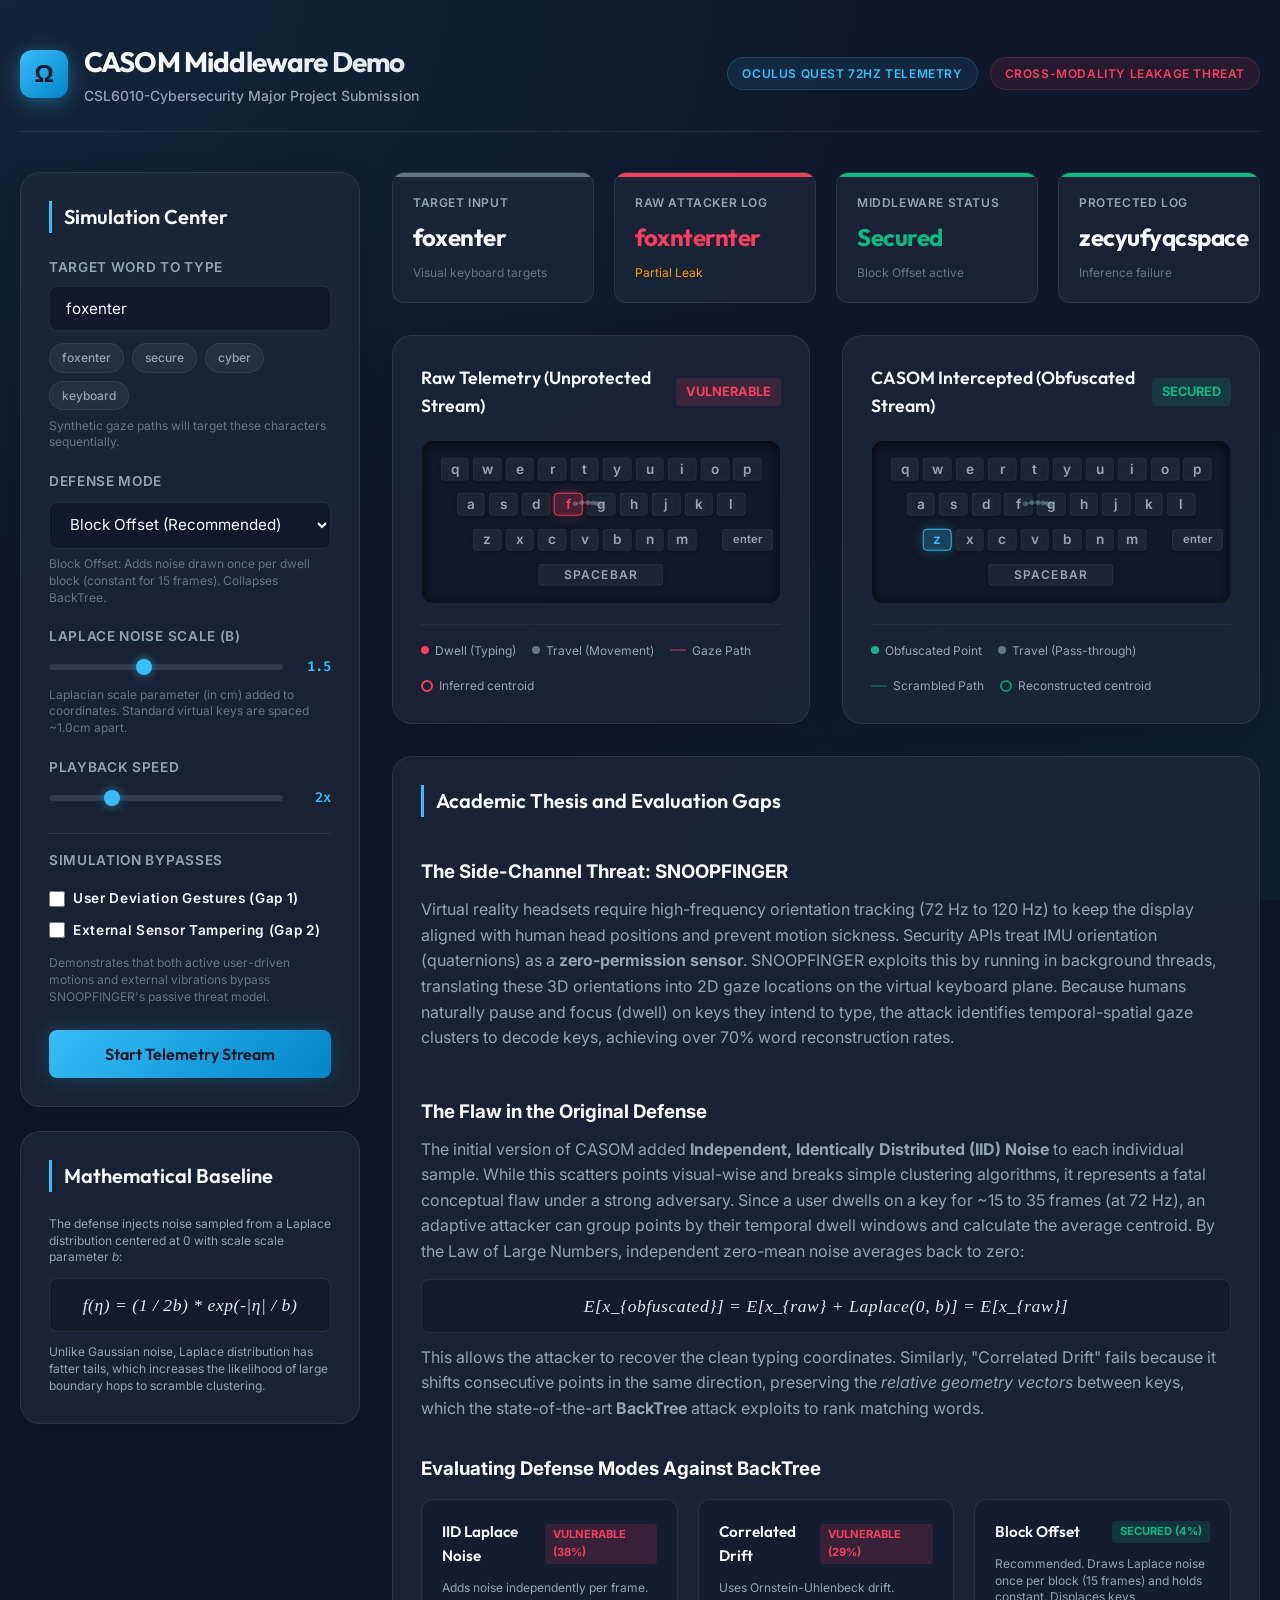
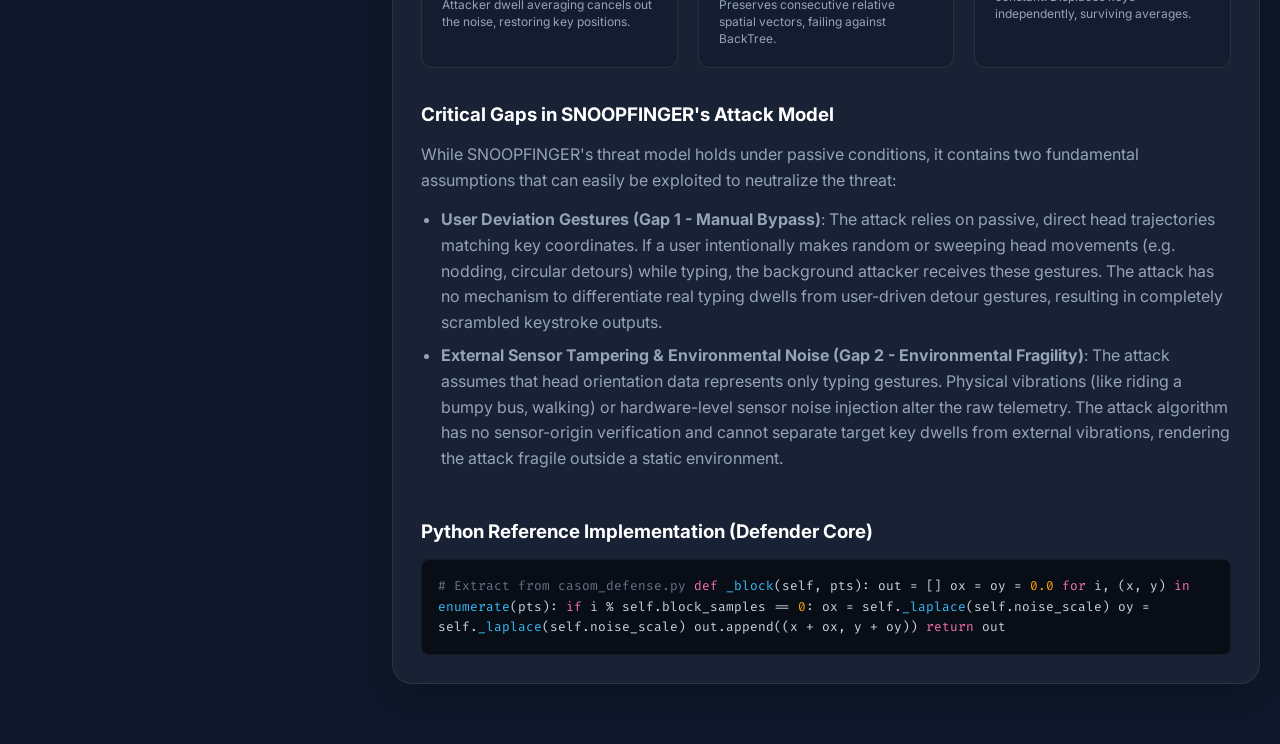
==== commit 2a5ae452: "Document and simulate newly identified gaps (deviation gestures, external tampering) in SNOOPFINGER" ====
--- a/Demo.html
+++ b/Demo.html
@@ -768,6 +768,21 @@
             </div>
           </div>
           
+          <div class="form-group" style="margin-bottom: 24px; border-top: 1px solid var(--border-color); padding-top: 16px;">
+            <label>Simulation Bypasses</label>
+            <div style="display: flex; flex-direction: column; gap: 10px; margin-top: 8px;">
+              <label style="display: flex; align-items: center; gap: 8px; text-transform: none; font-size: 0.85rem; color: var(--text-primary); cursor: pointer;">
+                <input type="checkbox" id="chk-deviation" style="cursor: pointer; width: 16px; height: 16px;">
+                User Deviation Gestures (Gap 1)
+              </label>
+              <label style="display: flex; align-items: center; gap: 8px; text-transform: none; font-size: 0.85rem; color: var(--text-primary); cursor: pointer;">
+                <input type="checkbox" id="chk-tampering" style="cursor: pointer; width: 16px; height: 16px;">
+                External Sensor Tampering (Gap 2)
+              </label>
+            </div>
+            <span class="helper-text" style="margin-top: 6px;">Demonstrates that both active user-driven motions and external vibrations bypass SNOOPFINGER's passive threat model.</span>
+          </div>
+          
           <button type="button" id="btn-play" class="btn btn-primary">
             <span>Start Telemetry Stream</span>
           </button>
@@ -955,6 +970,21 @@
             </div>
 
             <div>
+              <h3 style="margin-bottom: 12px; color: #ffffff;">Critical Gaps in SNOOPFINGER's Attack Model</h3>
+              <p style="color: var(--text-secondary); margin-bottom: 14px;">
+                While SNOOPFINGER's threat model holds under passive conditions, it contains two fundamental assumptions that can easily be exploited to neutralize the threat:
+              </p>
+              <ul style="color: var(--text-secondary); margin-left: 20px; margin-bottom: 14px; display: flex; flex-direction: column; gap: 8px;">
+                <li>
+                  <strong>User Deviation Gestures (Gap 1 - Manual Bypass)</strong>: The attack relies on passive, direct head trajectories matching key coordinates. If a user intentionally makes random or sweeping head movements (e.g. nodding, circular detours) while typing, the background attacker receives these gestures. The attack has no mechanism to differentiate real typing dwells from user-driven detour gestures, resulting in completely scrambled keystroke outputs.
+                </li>
+                <li>
+                  <strong>External Sensor Tampering & Environmental Noise (Gap 2 - Environmental Fragility)</strong>: The attack assumes that head orientation data represents only typing gestures. Physical vibrations (like riding a bumpy bus, walking) or hardware-level sensor noise injection alter the raw telemetry. The attack algorithm has no sensor-origin verification and cannot separate target key dwells from external vibrations, rendering the attack fragile outside a static environment.
+                </li>
+              </ul>
+            </div>
+
+            <div>
               <h3 style="margin-bottom: 12px; color: #ffffff;">Python Reference Implementation (Defender Core)</h3>
               <div class="code-block">
 <span class="comment"># Extract from casom_defense.py</span>
@@ -1040,12 +1070,51 @@
       
       const normalizedWord = word.toLowerCase().replace(/[^a-z]/g, '') + 'enter';
       
+      const simulateDeviation = document.getElementById('chk-deviation') ? document.getElementById('chk-deviation').checked : false;
+      const simulateTampering = document.getElementById('chk-tampering') ? document.getElementById('chk-tampering').checked : false;
+      
       for (let i = 0; i < normalizedWord.length; i++) {
         const ch = normalizedWord[i] === 'e' && normalizedWord.slice(i, i+5) === 'enter' ? 'enter' : normalizedWord[i];
         if (ch === 'e' && normalizedWord.slice(i, i+5) === 'enter') i += 4; // Skip rest of 'enter'
         
         if (!KEYBOARD_LAYOUT[ch]) continue;
         const target = KEYBOARD_LAYOUT[ch];
+        
+        // Simulating Gap 1: User Deviation Gestures (Fake detours and dwells)
+        if (simulateDeviation && i > 0 && rng() > 0.4) {
+          // Generate a fake detour target coordinate
+          const fakeTarget = [1.0 + rng() * 8.0, rng() > 0.5 ? 2.0 : -1.0];
+          
+          // Travel phase to fake target
+          const distFake = Math.hypot(fakeTarget[0] - cur[0], fakeTarget[1] - cur[1]);
+          const travelFakeSteps = Math.max(Math.floor(distFake * 6), 4);
+          for (let j = 0; j < travelFakeSteps; j++) {
+            const t = j / travelFakeSteps;
+            const px = cur[0] + (fakeTarget[0] - cur[0]) * t;
+            const py = cur[1] + (fakeTarget[1] - cur[1]) * t;
+            points.push({
+              x: px + (rng() - 0.5) * 0.02,
+              y: py + (rng() - 0.5) * 0.02,
+              isTyping: false,
+              char: 'None'
+            });
+          }
+          
+          // Dwell phase at fake target
+          const dwellFakeSteps = 15;
+          const startFakeIdx = points.length;
+          for (let j = 0; j < dwellFakeSteps; j++) {
+            points.push({
+              x: fakeTarget[0] + sampleGaussian(rng, 0, 0.03),
+              y: fakeTarget[1] + sampleGaussian(rng, 0, 0.03),
+              isTyping: true,
+              char: 'Fake'
+            });
+          }
+          segments.push([startFakeIdx, points.length]);
+          chars.push('Fake');
+          cur = fakeTarget;
+        }
         
         // 1. Travel Phase: linear path from current to target
         const dist = Math.hypot(target[0] - cur[0], target[1] - cur[1]);
@@ -1081,6 +1150,18 @@
         chars.push(ch);
         cur = target;
       }
+      
+      // Simulating Gap 2: External Sensor Tampering (oscillatory/vibrational noise)
+      if (simulateTampering) {
+        for (let idx = 0; idx < points.length; idx++) {
+          const t = idx * (1.0 / 72.0);
+          const vibX = Math.sin(2 * Math.PI * 15 * t) * 0.45 + sampleGaussian(rng, 0, 0.25);
+          const vibY = Math.cos(2 * Math.PI * 15 * t) * 0.45 + sampleGaussian(rng, 0, 0.25);
+          points[idx].x += vibX;
+          points[idx].y += vibY;
+        }
+      }
+      
       return { points, segments, chars };
     }
 
@@ -1646,6 +1727,8 @@
       });
       
       document.getElementById('btn-play').addEventListener('click', triggerSimulation);
+      document.getElementById('chk-deviation').addEventListener('change', triggerSimulation);
+      document.getElementById('chk-tampering').addEventListener('change', triggerSimulation);
       
       // Auto run first load
       triggerSimulation();
